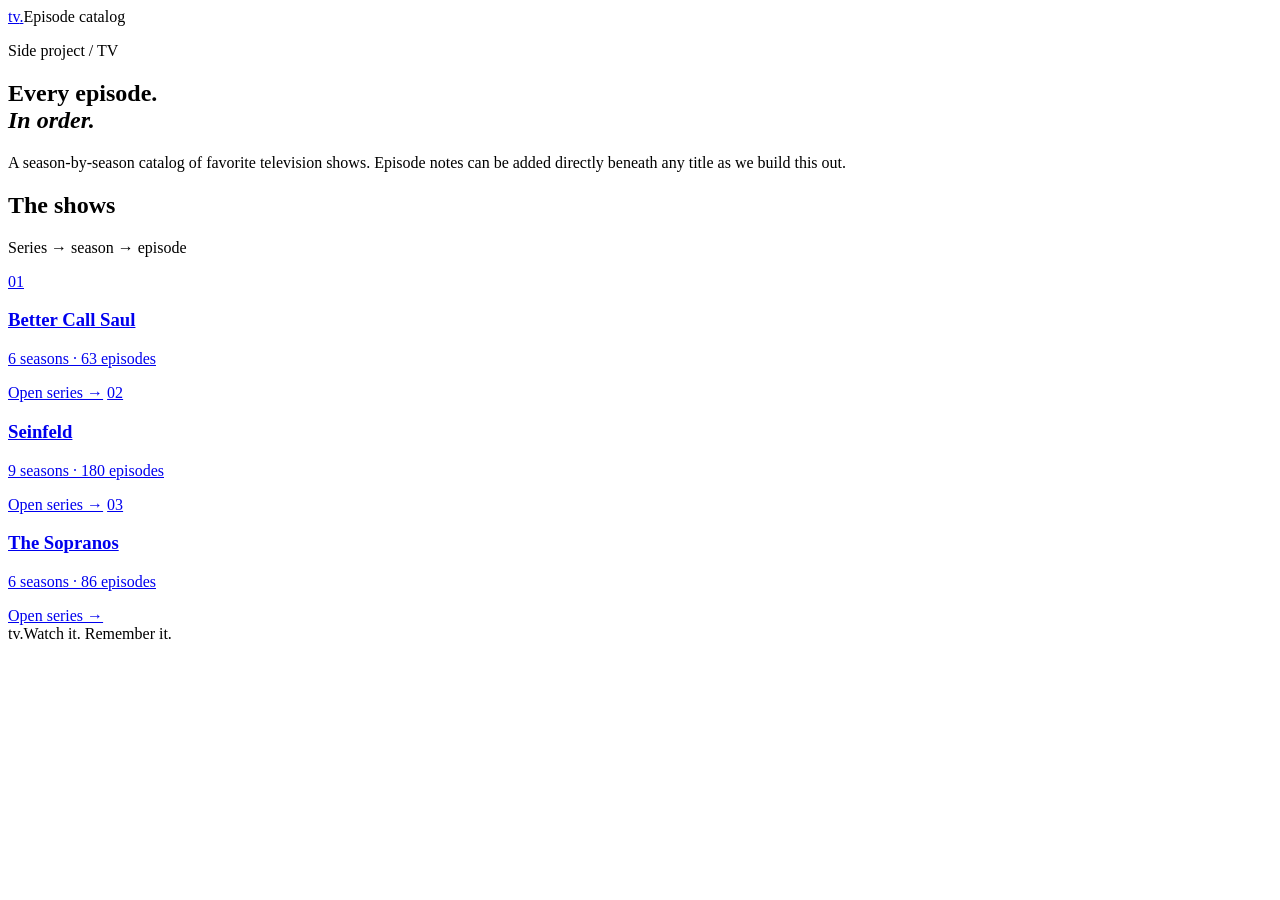
==== index.html @ 44f6fd0f "Initialize TV show episode catalog" ====
<!doctype html>
<html lang="en">
<head>
  <meta charset="utf-8">
  <meta name="viewport" content="width=device-width, initial-scale=1">
  <meta name="theme-color" content="#0b0c10">
  <meta name="description" content="A personal TV-show episode catalog, organized by series and season, with room for episode notes.">
  <title>TV Shows — Episode Catalog</title>
  <link rel="stylesheet" href="catalog.css">
</head>
<body>
  <div class="shell">
    <header class="masthead"><a class="brand" href="index.html">tv<span>.</span></a><span class="tagline">Episode catalog</span></header>
    <main>
      <section class="hero">
        <p class="kicker">Side project / TV</p>
        <h1>Every episode.<br><em>In order.</em></h1>
        <p class="lead">A season-by-season catalog of favorite television shows. Episode notes can be added directly beneath any title as we build this out.</p>
      </section>
      <section class="content" aria-labelledby="shows-heading">
        <div class="catalog-intro"><h2 id="shows-heading">The shows</h2><p>Series → season → episode</p></div>
        <div class="show-grid">
          <a class="show-card" href="better-call-saul.html"><span class="show-order">01</span><h3>Better Call Saul</h3><p>6 seasons · 63 episodes</p><span class="open">Open series →</span></a>
          <a class="show-card" href="seinfeld.html"><span class="show-order">02</span><h3>Seinfeld</h3><p>9 seasons · 180 episodes</p><span class="open">Open series →</span></a>
          <a class="show-card" href="the-sopranos.html"><span class="show-order">03</span><h3>The Sopranos</h3><p>6 seasons · 86 episodes</p><span class="open">Open series →</span></a>
        </div>
      </section>
    </main>
    <footer><span>tv.</span><span>Watch it. Remember it.</span></footer>
  </div>
</body>
</html>
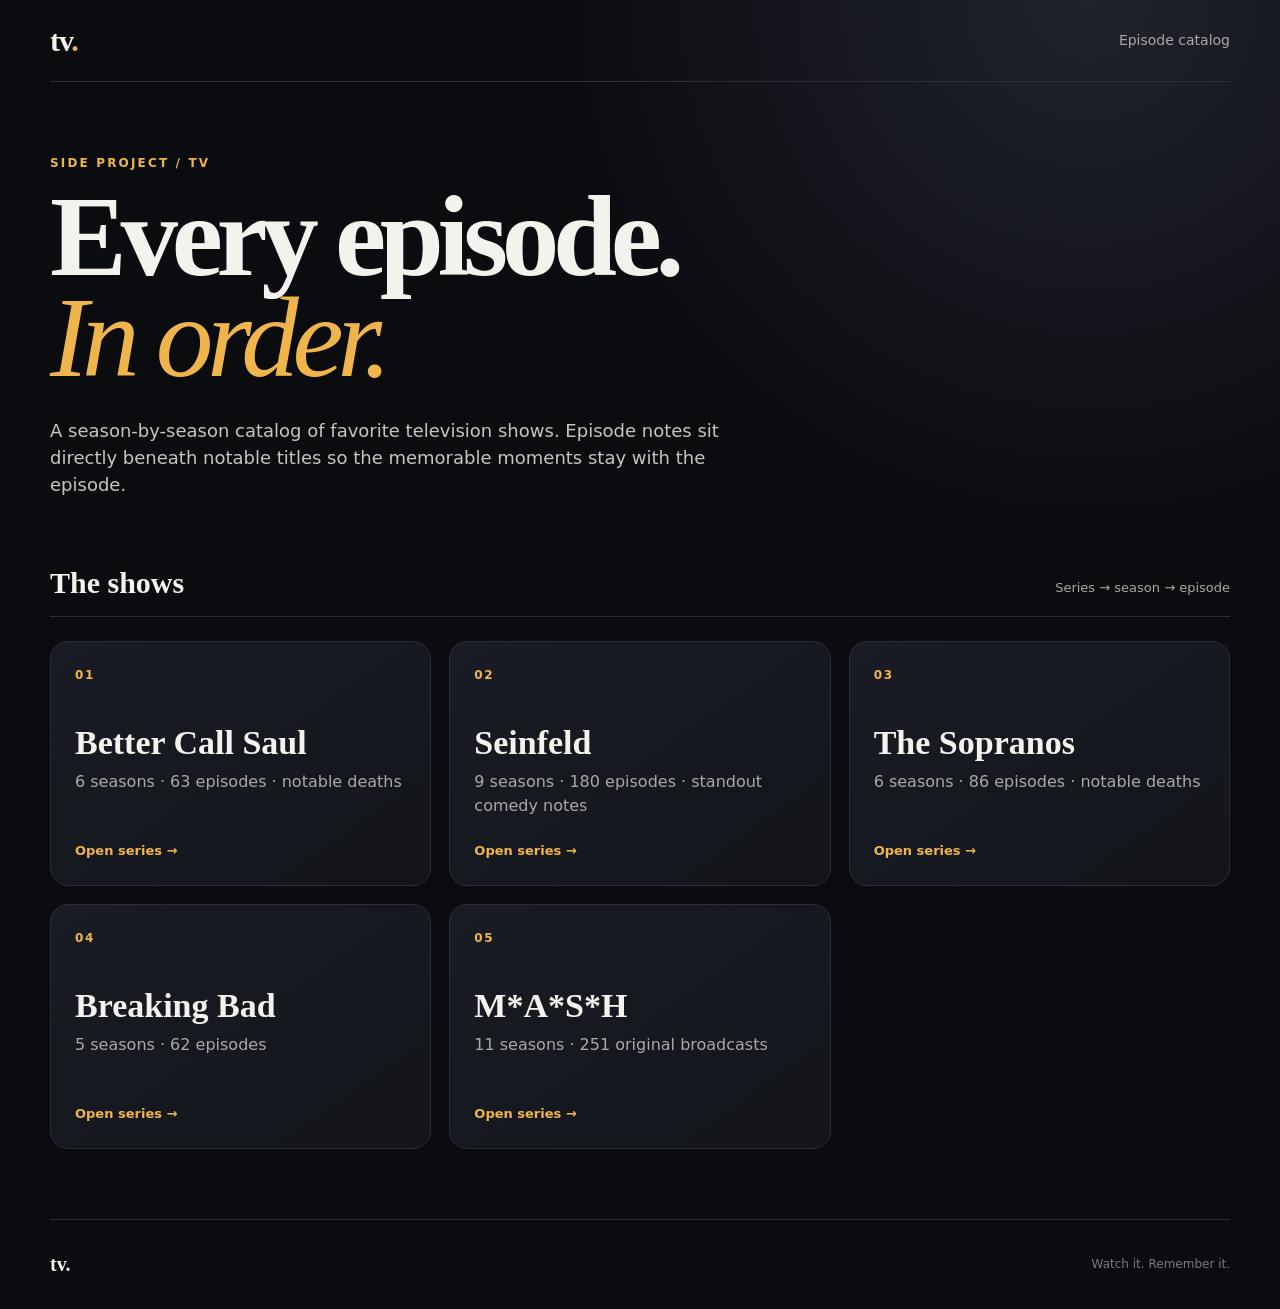
==== commit 5cf58317: "Add Breaking Bad and MASH to TV catalog" ====
--- a/index.html
+++ b/index.html
@@ -15,14 +15,16 @@
       <section class="hero">
         <p class="kicker">Side project / TV</p>
         <h1>Every episode.<br><em>In order.</em></h1>
-        <p class="lead">A season-by-season catalog of favorite television shows. Episode notes can be added directly beneath any title as we build this out.</p>
+        <p class="lead">A season-by-season catalog of favorite television shows. Episode notes sit directly beneath notable titles so the memorable moments stay with the episode.</p>
       </section>
       <section class="content" aria-labelledby="shows-heading">
         <div class="catalog-intro"><h2 id="shows-heading">The shows</h2><p>Series → season → episode</p></div>
         <div class="show-grid">
-          <a class="show-card" href="better-call-saul.html"><span class="show-order">01</span><h3>Better Call Saul</h3><p>6 seasons · 63 episodes</p><span class="open">Open series →</span></a>
-          <a class="show-card" href="seinfeld.html"><span class="show-order">02</span><h3>Seinfeld</h3><p>9 seasons · 180 episodes</p><span class="open">Open series →</span></a>
-          <a class="show-card" href="the-sopranos.html"><span class="show-order">03</span><h3>The Sopranos</h3><p>6 seasons · 86 episodes</p><span class="open">Open series →</span></a>
+          <a class="show-card" href="better-call-saul.html"><span class="show-order">01</span><h3>Better Call Saul</h3><p>6 seasons · 63 episodes · notable deaths</p><span class="open">Open series →</span></a>
+          <a class="show-card" href="seinfeld.html"><span class="show-order">02</span><h3>Seinfeld</h3><p>9 seasons · 180 episodes · standout comedy notes</p><span class="open">Open series →</span></a>
+          <a class="show-card" href="the-sopranos.html"><span class="show-order">03</span><h3>The Sopranos</h3><p>6 seasons · 86 episodes · notable deaths</p><span class="open">Open series →</span></a>
+          <a class="show-card" href="breaking-bad.html"><span class="show-order">04</span><h3>Breaking Bad</h3><p>5 seasons · 62 episodes</p><span class="open">Open series →</span></a>
+          <a class="show-card" href="mash.html"><span class="show-order">05</span><h3>M*A*S*H</h3><p>11 seasons · 251 original broadcasts</p><span class="open">Open series →</span></a>
         </div>
       </section>
     </main>
--- a/catalog.css
+++ b/catalog.css
@@ -0,0 +1,2 @@
+@import url("seinfeld-notes.css");
+:root{--bg:#0b0c10;--panel:#13151b;--panel2:#191c24;--ink:#f4f2ec;--muted:#aaa9a5;--line:#2a2e38;--accent:#f0b44d;--accent2:#d45f45;--max:1180px}*{box-sizing:border-box}html{scroll-behavior:smooth}body{margin:0;background:radial-gradient(circle at 85% 0,#20222d 0,transparent 32%),var(--bg);color:var(--ink);font-family:Inter,ui-sans-serif,system-ui,-apple-system,BlinkMacSystemFont,"Segoe UI",sans-serif;line-height:1.5}.shell{width:min(calc(100% - 32px),var(--max));margin:auto}.masthead{min-height:82px;display:flex;align-items:center;justify-content:space-between;border-bottom:1px solid var(--line)}.brand{font:900 30px/1 Georgia,serif;letter-spacing:-1px;color:var(--ink);text-decoration:none}.brand span{color:var(--accent)}.tagline,.back{color:var(--muted);text-decoration:none;font-size:14px}.back:hover{color:var(--ink)}.hero,.intro{padding:72px 0 58px;position:relative}.kicker{margin:0 0 14px;text-transform:uppercase;letter-spacing:.18em;color:var(--accent);font-size:12px;font-weight:800}.hero h1,.intro h1{font:900 clamp(52px,9vw,116px)/.88 Georgia,serif;letter-spacing:-.055em;margin:0;max-width:980px}.hero h1 em,.intro h1 em{color:var(--accent);font-weight:400}.lead{max-width:720px;color:#c7c5c0;font-size:18px;margin:28px 0 0}.content{padding:12px 0 70px}.catalog-intro{display:flex;align-items:end;justify-content:space-between;gap:24px;padding:0 0 18px;border-bottom:1px solid var(--line);margin-bottom:24px}.catalog-intro h2{font:800 30px/1 Georgia,serif;margin:0}.catalog-intro p{margin:0;color:var(--muted);font-size:13px}.show-grid{display:grid;grid-template-columns:repeat(3,1fr);gap:18px}.show-card{min-height:245px;padding:24px;border:1px solid var(--line);background:linear-gradient(145deg,var(--panel2),var(--panel));border-radius:18px;color:var(--ink);text-decoration:none;display:flex;flex-direction:column;transition:.18s ease}.show-card:hover{transform:translateY(-3px);border-color:#565b69}.show-order{font-size:12px;color:var(--accent);font-weight:900;letter-spacing:.14em}.show-card h3{font:800 34px/1 Georgia,serif;margin:42px 0 10px}.show-card p{margin:0;color:var(--muted)}.show-card .open{margin-top:auto;color:var(--accent);font-size:13px;font-weight:800}.series-meta{display:flex;gap:12px;flex-wrap:wrap;margin-top:26px}.series-meta span{border:1px solid var(--line);background:var(--panel);padding:8px 12px;border-radius:999px;color:#c8c6c1;font-size:13px}.season-nav{display:flex;gap:8px;flex-wrap:wrap;margin:0 0 28px}.season-nav a{color:var(--ink);text-decoration:none;border:1px solid var(--line);background:var(--panel);padding:8px 12px;border-radius:999px;font-size:13px}.season-nav a:hover{border-color:var(--accent);color:var(--accent)}.season-grid{display:grid;grid-template-columns:repeat(2,minmax(0,1fr));gap:18px;align-items:start}.season{border:1px solid var(--line);background:linear-gradient(160deg,var(--panel2),var(--panel));border-radius:18px;overflow:hidden;scroll-margin-top:18px}.season-head{padding:20px 22px 16px;display:flex;justify-content:space-between;align-items:baseline;border-bottom:1px solid var(--line)}.season-head h3{font:800 26px/1 Georgia,serif;margin:0}.season-year{font-size:12px;color:var(--accent);font-weight:800}.episodes{list-style:none;margin:0;padding:8px 0}.episode{display:grid;grid-template-columns:42px 1fr;gap:12px;padding:10px 18px;border-bottom:1px solid rgba(255,255,255,.055)}.episode:last-child{border-bottom:0}.ep-no{color:#777d89;font:800 12px/1.7 ui-monospace,SFMono-Regular,Menlo,monospace}.ep-title{font-weight:650}.note{grid-column:2;color:#c3b69b;font-size:13px;margin-top:3px;padding-left:10px;border-left:2px solid var(--accent2)}.sources{margin-top:28px;border-top:1px solid var(--line);padding-top:20px;color:var(--muted);font-size:13px}.sources a{color:#d8c08f}footer{min-height:90px;border-top:1px solid var(--line);display:flex;align-items:center;justify-content:space-between;color:#777b84;font-size:12px}footer span:first-child{font:900 20px Georgia,serif;color:var(--ink)}@media(max-width:820px){.show-grid,.season-grid{grid-template-columns:1fr}.hero,.intro{padding:52px 0 42px}.catalog-intro{align-items:start;flex-direction:column}.show-card{min-height:210px}.show-card h3{margin-top:32px}}@media(max-width:480px){.shell{width:min(calc(100% - 20px),var(--max))}.episode{grid-template-columns:34px 1fr;padding-left:13px;padding-right:13px}.season-head{padding-left:16px;padding-right:16px}.lead{font-size:16px}}
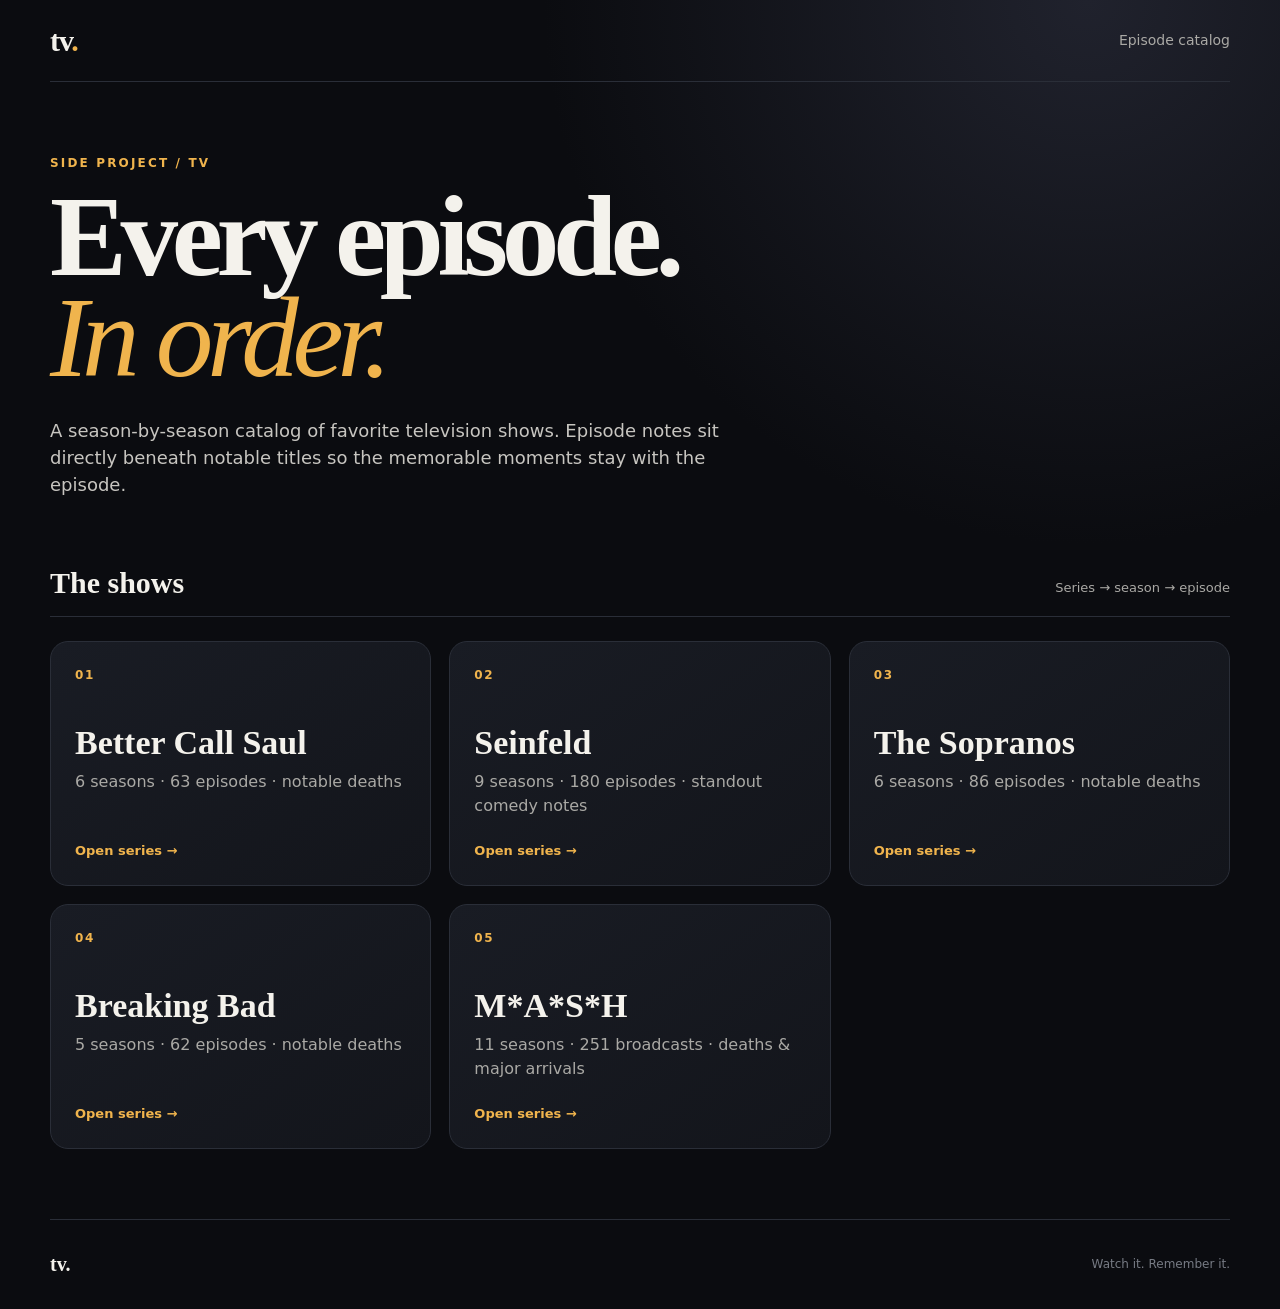
==== commit 62c1a76c: "Label new TV episode notes on catalog" ====
--- a/index.html
+++ b/index.html
@@ -23,8 +23,8 @@
           <a class="show-card" href="better-call-saul.html"><span class="show-order">01</span><h3>Better Call Saul</h3><p>6 seasons · 63 episodes · notable deaths</p><span class="open">Open series →</span></a>
           <a class="show-card" href="seinfeld.html"><span class="show-order">02</span><h3>Seinfeld</h3><p>9 seasons · 180 episodes · standout comedy notes</p><span class="open">Open series →</span></a>
           <a class="show-card" href="the-sopranos.html"><span class="show-order">03</span><h3>The Sopranos</h3><p>6 seasons · 86 episodes · notable deaths</p><span class="open">Open series →</span></a>
-          <a class="show-card" href="breaking-bad.html"><span class="show-order">04</span><h3>Breaking Bad</h3><p>5 seasons · 62 episodes</p><span class="open">Open series →</span></a>
-          <a class="show-card" href="mash.html"><span class="show-order">05</span><h3>M*A*S*H</h3><p>11 seasons · 251 original broadcasts</p><span class="open">Open series →</span></a>
+          <a class="show-card" href="breaking-bad.html"><span class="show-order">04</span><h3>Breaking Bad</h3><p>5 seasons · 62 episodes · notable deaths</p><span class="open">Open series →</span></a>
+          <a class="show-card" href="mash.html"><span class="show-order">05</span><h3>M*A*S*H</h3><p>11 seasons · 251 broadcasts · deaths &amp; major arrivals</p><span class="open">Open series →</span></a>
         </div>
       </section>
     </main>
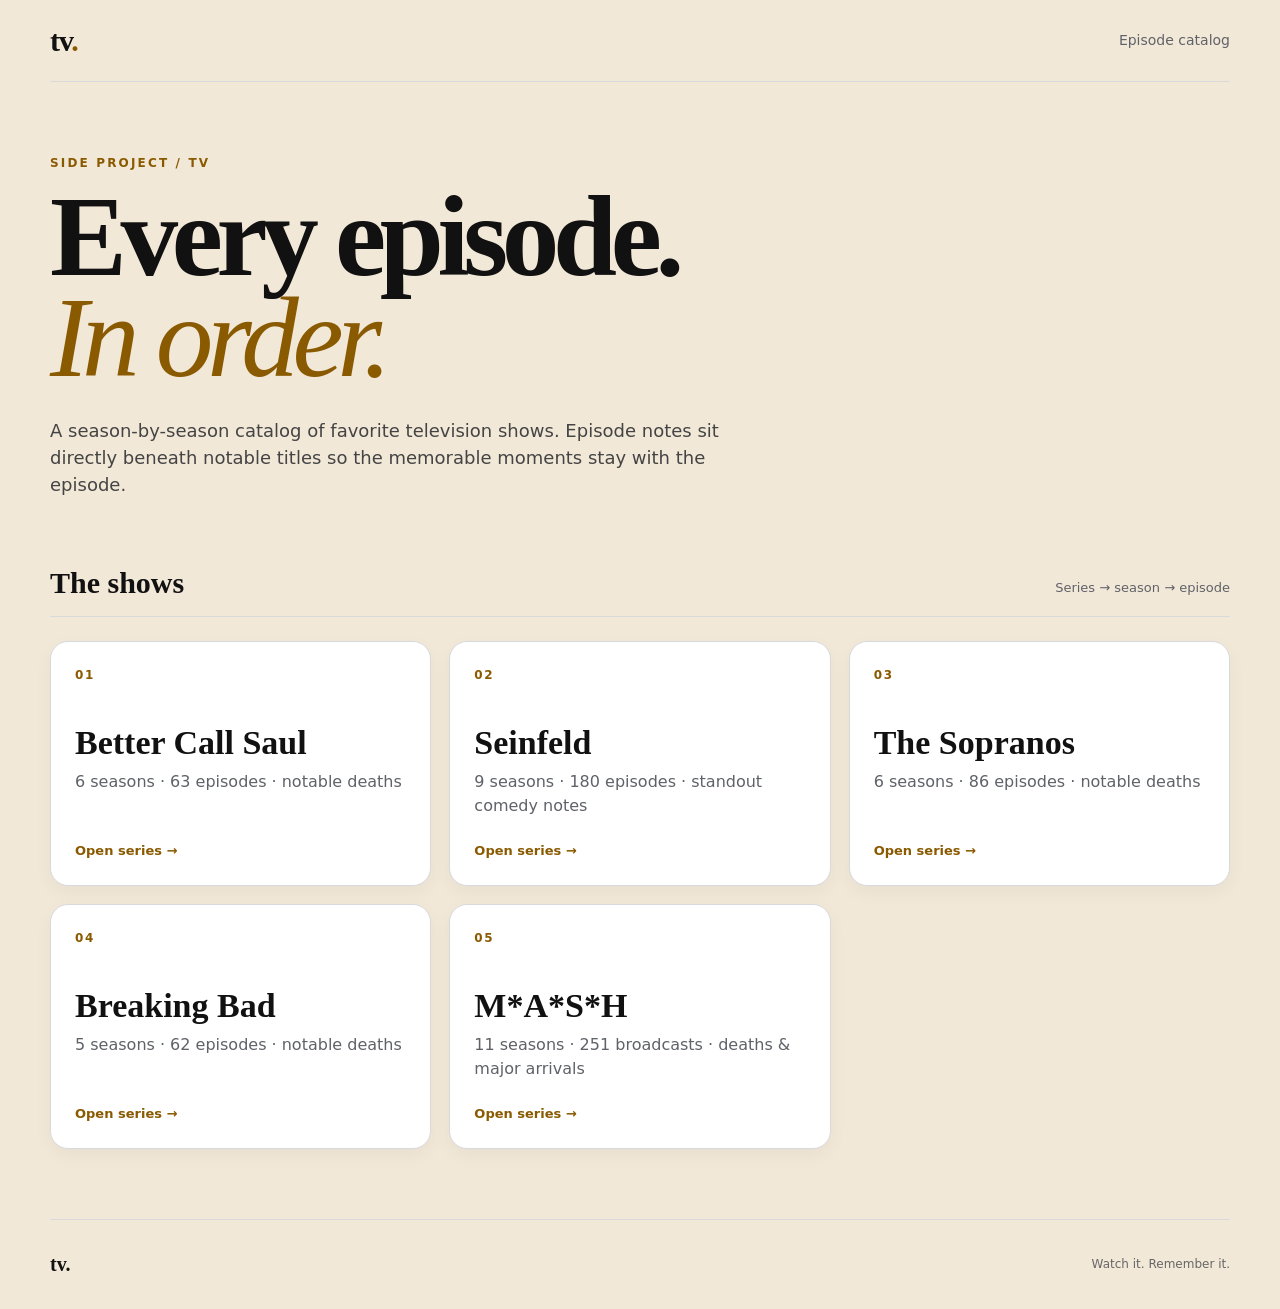
==== commit 21bba7b8: "Match TV browser theme to warm page" ====
--- a/index.html
+++ b/index.html
@@ -3,7 +3,7 @@
 <head>
   <meta charset="utf-8">
   <meta name="viewport" content="width=device-width, initial-scale=1">
-  <meta name="theme-color" content="#0b0c10">
+  <meta name="theme-color" content="#f2e8d8">
   <meta name="description" content="A personal TV-show episode catalog, organized by series and season, with room for episode notes.">
   <title>TV Shows — Episode Catalog</title>
   <link rel="stylesheet" href="catalog.css">
--- a/catalog.css
+++ b/catalog.css
@@ -1,2 +1,2 @@
 @import url("seinfeld-notes.css");
-:root{--bg:#0b0c10;--panel:#13151b;--panel2:#191c24;--ink:#f4f2ec;--muted:#aaa9a5;--line:#2a2e38;--accent:#f0b44d;--accent2:#d45f45;--max:1180px}*{box-sizing:border-box}html{scroll-behavior:smooth}body{margin:0;background:radial-gradient(circle at 85% 0,#20222d 0,transparent 32%),var(--bg);color:var(--ink);font-family:Inter,ui-sans-serif,system-ui,-apple-system,BlinkMacSystemFont,"Segoe UI",sans-serif;line-height:1.5}.shell{width:min(calc(100% - 32px),var(--max));margin:auto}.masthead{min-height:82px;display:flex;align-items:center;justify-content:space-between;border-bottom:1px solid var(--line)}.brand{font:900 30px/1 Georgia,serif;letter-spacing:-1px;color:var(--ink);text-decoration:none}.brand span{color:var(--accent)}.tagline,.back{color:var(--muted);text-decoration:none;font-size:14px}.back:hover{color:var(--ink)}.hero,.intro{padding:72px 0 58px;position:relative}.kicker{margin:0 0 14px;text-transform:uppercase;letter-spacing:.18em;color:var(--accent);font-size:12px;font-weight:800}.hero h1,.intro h1{font:900 clamp(52px,9vw,116px)/.88 Georgia,serif;letter-spacing:-.055em;margin:0;max-width:980px}.hero h1 em,.intro h1 em{color:var(--accent);font-weight:400}.lead{max-width:720px;color:#c7c5c0;font-size:18px;margin:28px 0 0}.content{padding:12px 0 70px}.catalog-intro{display:flex;align-items:end;justify-content:space-between;gap:24px;padding:0 0 18px;border-bottom:1px solid var(--line);margin-bottom:24px}.catalog-intro h2{font:800 30px/1 Georgia,serif;margin:0}.catalog-intro p{margin:0;color:var(--muted);font-size:13px}.show-grid{display:grid;grid-template-columns:repeat(3,1fr);gap:18px}.show-card{min-height:245px;padding:24px;border:1px solid var(--line);background:linear-gradient(145deg,var(--panel2),var(--panel));border-radius:18px;color:var(--ink);text-decoration:none;display:flex;flex-direction:column;transition:.18s ease}.show-card:hover{transform:translateY(-3px);border-color:#565b69}.show-order{font-size:12px;color:var(--accent);font-weight:900;letter-spacing:.14em}.show-card h3{font:800 34px/1 Georgia,serif;margin:42px 0 10px}.show-card p{margin:0;color:var(--muted)}.show-card .open{margin-top:auto;color:var(--accent);font-size:13px;font-weight:800}.series-meta{display:flex;gap:12px;flex-wrap:wrap;margin-top:26px}.series-meta span{border:1px solid var(--line);background:var(--panel);padding:8px 12px;border-radius:999px;color:#c8c6c1;font-size:13px}.season-nav{display:flex;gap:8px;flex-wrap:wrap;margin:0 0 28px}.season-nav a{color:var(--ink);text-decoration:none;border:1px solid var(--line);background:var(--panel);padding:8px 12px;border-radius:999px;font-size:13px}.season-nav a:hover{border-color:var(--accent);color:var(--accent)}.season-grid{display:grid;grid-template-columns:repeat(2,minmax(0,1fr));gap:18px;align-items:start}.season{border:1px solid var(--line);background:linear-gradient(160deg,var(--panel2),var(--panel));border-radius:18px;overflow:hidden;scroll-margin-top:18px}.season-head{padding:20px 22px 16px;display:flex;justify-content:space-between;align-items:baseline;border-bottom:1px solid var(--line)}.season-head h3{font:800 26px/1 Georgia,serif;margin:0}.season-year{font-size:12px;color:var(--accent);font-weight:800}.episodes{list-style:none;margin:0;padding:8px 0}.episode{display:grid;grid-template-columns:42px 1fr;gap:12px;padding:10px 18px;border-bottom:1px solid rgba(255,255,255,.055)}.episode:last-child{border-bottom:0}.ep-no{color:#777d89;font:800 12px/1.7 ui-monospace,SFMono-Regular,Menlo,monospace}.ep-title{font-weight:650}.note{grid-column:2;color:#c3b69b;font-size:13px;margin-top:3px;padding-left:10px;border-left:2px solid var(--accent2)}.sources{margin-top:28px;border-top:1px solid var(--line);padding-top:20px;color:var(--muted);font-size:13px}.sources a{color:#d8c08f}footer{min-height:90px;border-top:1px solid var(--line);display:flex;align-items:center;justify-content:space-between;color:#777b84;font-size:12px}footer span:first-child{font:900 20px Georgia,serif;color:var(--ink)}@media(max-width:820px){.show-grid,.season-grid{grid-template-columns:1fr}.hero,.intro{padding:52px 0 42px}.catalog-intro{align-items:start;flex-direction:column}.show-card{min-height:210px}.show-card h3{margin-top:32px}}@media(max-width:480px){.shell{width:min(calc(100% - 20px),var(--max))}.episode{grid-template-columns:34px 1fr;padding-left:13px;padding-right:13px}.season-head{padding-left:16px;padding-right:16px}.lead{font-size:16px}}
+:root{color-scheme:light;--bg:#f2e8d8;--panel:#fff;--panel2:#f7f7f7;--ink:#111;--muted:#5f6268;--line:#d7d9dd;--accent:#8a5a00;--accent2:#a33b2c;--max:1180px}*{box-sizing:border-box}html{scroll-behavior:smooth}body{margin:0;background:var(--bg);color:var(--ink);font-family:Inter,ui-sans-serif,system-ui,-apple-system,BlinkMacSystemFont,"Segoe UI",sans-serif;line-height:1.5}.shell{width:min(calc(100% - 32px),var(--max));margin:auto}.masthead{min-height:82px;display:flex;align-items:center;justify-content:space-between;border-bottom:1px solid var(--line)}.brand{font:900 30px/1 Georgia,serif;letter-spacing:-1px;color:#111;text-decoration:none}.brand span{color:var(--accent)}.tagline,.back{color:var(--muted);text-decoration:none;font-size:14px}.back:hover{color:#111}.hero,.intro{padding:72px 0 58px;position:relative}.kicker{margin:0 0 14px;text-transform:uppercase;letter-spacing:.18em;color:var(--accent);font-size:12px;font-weight:800}.hero h1,.intro h1{font:900 clamp(52px,9vw,116px)/.88 Georgia,serif;letter-spacing:-.055em;margin:0;max-width:980px;color:#111}.hero h1 em,.intro h1 em{color:var(--accent);font-weight:400}.lead{max-width:720px;color:#444;font-size:18px;margin:28px 0 0}.content{padding:12px 0 70px}.catalog-intro{display:flex;align-items:end;justify-content:space-between;gap:24px;padding:0 0 18px;border-bottom:1px solid var(--line);margin-bottom:24px}.catalog-intro h2{font:800 30px/1 Georgia,serif;margin:0;color:#111}.catalog-intro p{margin:0;color:var(--muted);font-size:13px}.show-grid{display:grid;grid-template-columns:repeat(3,1fr);gap:18px}.show-card{min-height:245px;padding:24px;border:1px solid var(--line);background:#fff;border-radius:18px;color:#111;text-decoration:none;display:flex;flex-direction:column;transition:.18s ease;box-shadow:0 6px 18px #0000000b}.show-card:hover{transform:translateY(-3px);border-color:#969ba4;box-shadow:0 10px 24px #00000012}.show-order{font-size:12px;color:var(--accent);font-weight:900;letter-spacing:.14em}.show-card h3{font:800 34px/1 Georgia,serif;margin:42px 0 10px;color:#111}.show-card p{margin:0;color:var(--muted)}.show-card .open{margin-top:auto;color:var(--accent);font-size:13px;font-weight:800}.series-meta{display:flex;gap:12px;flex-wrap:wrap;margin-top:26px}.series-meta span{border:1px solid var(--line);background:#f8f8f8;padding:8px 12px;border-radius:999px;color:#333;font-size:13px}.season-nav{display:flex;gap:8px;flex-wrap:wrap;margin:0 0 28px}.season-nav a{color:#111;text-decoration:none;border:1px solid var(--line);background:#fff;padding:8px 12px;border-radius:999px;font-size:13px}.season-nav a:hover{border-color:var(--accent);color:var(--accent)}.season-grid{display:grid;grid-template-columns:repeat(2,minmax(0,1fr));gap:18px;align-items:start}.season{border:1px solid var(--line);background:#fff;border-radius:18px;overflow:hidden;scroll-margin-top:18px;box-shadow:0 6px 18px #0000000b}.season-head{padding:20px 22px 16px;display:flex;justify-content:space-between;align-items:baseline;border-bottom:1px solid var(--line);background:#fafafa}.season-head h3{font:800 26px/1 Georgia,serif;margin:0;color:#111}.season-year{font-size:12px;color:var(--accent);font-weight:800}.episodes{list-style:none;margin:0;padding:8px 0}.episode{display:grid;grid-template-columns:42px 1fr;gap:12px;padding:10px 18px;border-bottom:1px solid #ededed}.episode:last-child{border-bottom:0}.ep-no{color:#72767d;font:800 12px/1.7 ui-monospace,SFMono-Regular,Menlo,monospace}.ep-title{font-weight:650;color:#111}.note{grid-column:2;color:#5c4a29;font-size:13px;margin-top:3px;padding-left:10px;border-left:2px solid var(--accent2)}.sources{margin-top:28px;border-top:1px solid var(--line);padding-top:20px;color:var(--muted);font-size:13px}.sources a{color:#6d4800}footer{min-height:90px;border-top:1px solid var(--line);display:flex;align-items:center;justify-content:space-between;color:#666;font-size:12px}footer span:first-child{font:900 20px Georgia,serif;color:#111}@media(max-width:820px){.show-grid,.season-grid{grid-template-columns:1fr}.hero,.intro{padding:52px 0 42px}.catalog-intro{align-items:start;flex-direction:column}.show-card{min-height:210px}.show-card h3{margin-top:32px}}@media(max-width:480px){.shell{width:min(calc(100% - 20px),var(--max))}.episode{grid-template-columns:34px 1fr;padding-left:13px;padding-right:13px}.season-head{padding-left:16px;padding-right:16px}.lead{font-size:16px}}
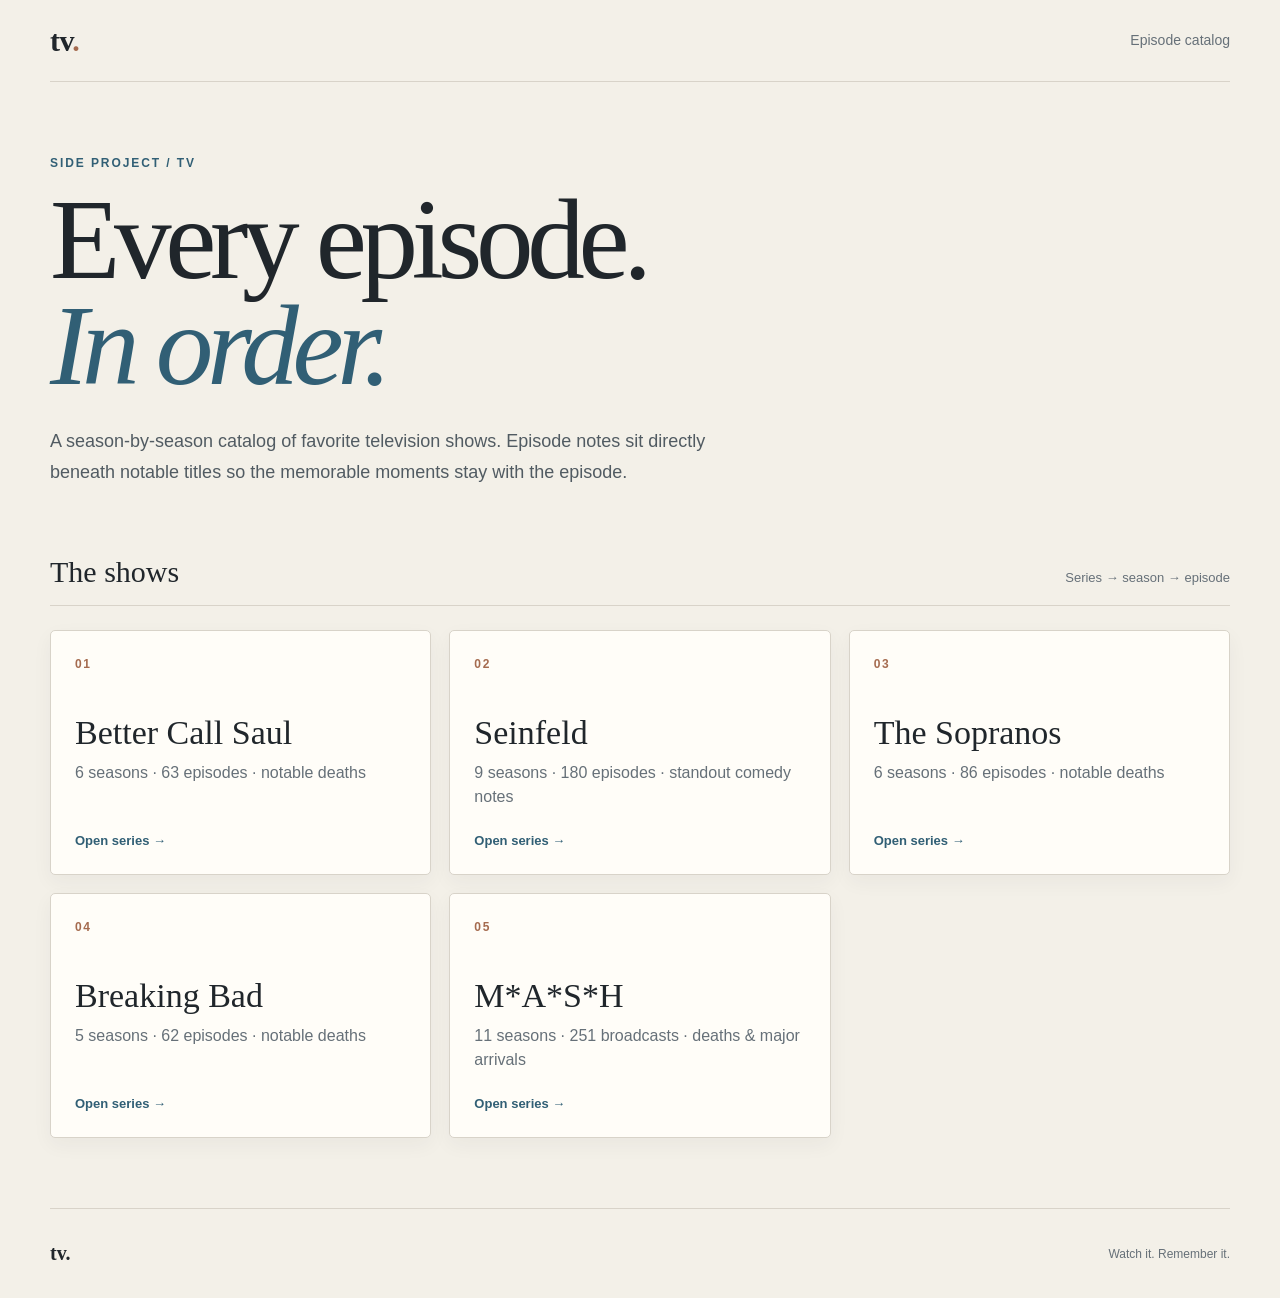
==== commit 0f75de34: "Refresh TV catalog theme stylesheet" ====
--- a/index.html
+++ b/index.html
@@ -6,7 +6,7 @@
   <meta name="theme-color" content="#f2e8d8">
   <meta name="description" content="A personal TV-show episode catalog, organized by series and season, with room for episode notes.">
   <title>TV Shows — Episode Catalog</title>
-  <link rel="stylesheet" href="catalog.css">
+  <link rel="stylesheet" href="catalog.css?v=20261001">
 </head>
 <body>
   <div class="shell">
--- a/catalog.css
+++ b/catalog.css
@@ -1,2 +1,49 @@
 @import url("seinfeld-notes.css");
-:root{color-scheme:light;--bg:#f2e8d8;--panel:#fff;--panel2:#f7f7f7;--ink:#111;--muted:#5f6268;--line:#d7d9dd;--accent:#8a5a00;--accent2:#a33b2c;--max:1180px}*{box-sizing:border-box}html{scroll-behavior:smooth}body{margin:0;background:var(--bg);color:var(--ink);font-family:Inter,ui-sans-serif,system-ui,-apple-system,BlinkMacSystemFont,"Segoe UI",sans-serif;line-height:1.5}.shell{width:min(calc(100% - 32px),var(--max));margin:auto}.masthead{min-height:82px;display:flex;align-items:center;justify-content:space-between;border-bottom:1px solid var(--line)}.brand{font:900 30px/1 Georgia,serif;letter-spacing:-1px;color:#111;text-decoration:none}.brand span{color:var(--accent)}.tagline,.back{color:var(--muted);text-decoration:none;font-size:14px}.back:hover{color:#111}.hero,.intro{padding:72px 0 58px;position:relative}.kicker{margin:0 0 14px;text-transform:uppercase;letter-spacing:.18em;color:var(--accent);font-size:12px;font-weight:800}.hero h1,.intro h1{font:900 clamp(52px,9vw,116px)/.88 Georgia,serif;letter-spacing:-.055em;margin:0;max-width:980px;color:#111}.hero h1 em,.intro h1 em{color:var(--accent);font-weight:400}.lead{max-width:720px;color:#444;font-size:18px;margin:28px 0 0}.content{padding:12px 0 70px}.catalog-intro{display:flex;align-items:end;justify-content:space-between;gap:24px;padding:0 0 18px;border-bottom:1px solid var(--line);margin-bottom:24px}.catalog-intro h2{font:800 30px/1 Georgia,serif;margin:0;color:#111}.catalog-intro p{margin:0;color:var(--muted);font-size:13px}.show-grid{display:grid;grid-template-columns:repeat(3,1fr);gap:18px}.show-card{min-height:245px;padding:24px;border:1px solid var(--line);background:#fff;border-radius:18px;color:#111;text-decoration:none;display:flex;flex-direction:column;transition:.18s ease;box-shadow:0 6px 18px #0000000b}.show-card:hover{transform:translateY(-3px);border-color:#969ba4;box-shadow:0 10px 24px #00000012}.show-order{font-size:12px;color:var(--accent);font-weight:900;letter-spacing:.14em}.show-card h3{font:800 34px/1 Georgia,serif;margin:42px 0 10px;color:#111}.show-card p{margin:0;color:var(--muted)}.show-card .open{margin-top:auto;color:var(--accent);font-size:13px;font-weight:800}.series-meta{display:flex;gap:12px;flex-wrap:wrap;margin-top:26px}.series-meta span{border:1px solid var(--line);background:#f8f8f8;padding:8px 12px;border-radius:999px;color:#333;font-size:13px}.season-nav{display:flex;gap:8px;flex-wrap:wrap;margin:0 0 28px}.season-nav a{color:#111;text-decoration:none;border:1px solid var(--line);background:#fff;padding:8px 12px;border-radius:999px;font-size:13px}.season-nav a:hover{border-color:var(--accent);color:var(--accent)}.season-grid{display:grid;grid-template-columns:repeat(2,minmax(0,1fr));gap:18px;align-items:start}.season{border:1px solid var(--line);background:#fff;border-radius:18px;overflow:hidden;scroll-margin-top:18px;box-shadow:0 6px 18px #0000000b}.season-head{padding:20px 22px 16px;display:flex;justify-content:space-between;align-items:baseline;border-bottom:1px solid var(--line);background:#fafafa}.season-head h3{font:800 26px/1 Georgia,serif;margin:0;color:#111}.season-year{font-size:12px;color:var(--accent);font-weight:800}.episodes{list-style:none;margin:0;padding:8px 0}.episode{display:grid;grid-template-columns:42px 1fr;gap:12px;padding:10px 18px;border-bottom:1px solid #ededed}.episode:last-child{border-bottom:0}.ep-no{color:#72767d;font:800 12px/1.7 ui-monospace,SFMono-Regular,Menlo,monospace}.ep-title{font-weight:650;color:#111}.note{grid-column:2;color:#5c4a29;font-size:13px;margin-top:3px;padding-left:10px;border-left:2px solid var(--accent2)}.sources{margin-top:28px;border-top:1px solid var(--line);padding-top:20px;color:var(--muted);font-size:13px}.sources a{color:#6d4800}footer{min-height:90px;border-top:1px solid var(--line);display:flex;align-items:center;justify-content:space-between;color:#666;font-size:12px}footer span:first-child{font:900 20px Georgia,serif;color:#111}@media(max-width:820px){.show-grid,.season-grid{grid-template-columns:1fr}.hero,.intro{padding:52px 0 42px}.catalog-intro{align-items:start;flex-direction:column}.show-card{min-height:210px}.show-card h3{margin-top:32px}}@media(max-width:480px){.shell{width:min(calc(100% - 20px),var(--max))}.episode{grid-template-columns:34px 1fr;padding-left:13px;padding-right:13px}.season-head{padding-left:16px;padding-right:16px}.lead{font-size:16px}}
+:root{color-scheme:light;--bg:#f3f0e8;--panel:#fffdf8;--panel2:#faf8f3;--ink:#20262b;--muted:#667078;--line:#d8d3c9;--accent:#315f75;--accent2:#a56b4f;--teal:#6f8f88;--max:1180px}
+*{box-sizing:border-box}
+html{scroll-behavior:smooth}
+body{margin:0;background:var(--bg);color:var(--ink);font-family:Arial,"Helvetica Neue",sans-serif;line-height:1.5}
+.shell{width:min(calc(100% - 32px),var(--max));margin:auto}
+.masthead{min-height:82px;display:flex;align-items:center;justify-content:space-between;border-bottom:1px solid var(--line)}
+.brand{font:600 30px/1 Georgia,"Times New Roman",serif;letter-spacing:-.02em;color:var(--ink);text-decoration:none}
+.brand span{color:var(--accent2)}
+.tagline,.back{color:var(--muted);text-decoration:none;font-size:14px}
+.back:hover{color:var(--accent)}
+.hero,.intro{padding:72px 0 58px;position:relative}
+.kicker{margin:0 0 14px;text-transform:uppercase;letter-spacing:.16em;color:var(--accent);font-size:12px;font-weight:600}
+.hero h1,.intro h1{font:500 clamp(52px,9vw,116px)/.92 Georgia,"Times New Roman",serif;letter-spacing:-.055em;margin:0;max-width:980px;color:var(--ink)}
+.hero h1 em,.intro h1 em{color:var(--accent);font-weight:400}
+.lead{max-width:720px;color:#515b62;font-size:18px;margin:28px 0 0;line-height:1.7}
+.content{padding:12px 0 70px}
+.catalog-intro{display:flex;align-items:end;justify-content:space-between;gap:24px;padding:0 0 18px;border-bottom:1px solid var(--line);margin-bottom:24px}
+.catalog-intro h2{font:500 30px/1 Georgia,"Times New Roman",serif;margin:0;color:var(--ink)}
+.catalog-intro p{margin:0;color:var(--muted);font-size:13px}
+.show-grid{display:grid;grid-template-columns:repeat(3,1fr);gap:18px}
+.show-card{min-height:245px;padding:24px;border:1px solid var(--line);background:var(--panel);border-radius:5px;color:var(--ink);text-decoration:none;display:flex;flex-direction:column;transition:transform .18s ease,border-color .18s ease,box-shadow .18s ease;box-shadow:0 7px 20px #27353c0c}
+.show-card:hover{transform:translateY(-2px);border-color:#9ab0ae;box-shadow:0 10px 24px #27353c15}
+.show-order{font-size:12px;color:var(--accent2);font-weight:600;letter-spacing:.14em}
+.show-card h3{font:500 34px/1.04 Georgia,"Times New Roman",serif;margin:42px 0 10px;color:var(--ink)}
+.show-card p{margin:0;color:var(--muted)}
+.show-card .open{margin-top:auto;color:var(--accent);font-size:13px;font-weight:600}
+.series-meta{display:flex;gap:12px;flex-wrap:wrap;margin-top:26px}
+.series-meta span{border:1px solid var(--line);background:var(--panel2);padding:8px 12px;border-radius:4px;color:#465159;font-size:13px}
+.season-nav{display:flex;gap:8px;flex-wrap:wrap;margin:0 0 28px}
+.season-nav a{color:var(--ink);text-decoration:none;border:1px solid var(--line);background:var(--panel);padding:8px 12px;border-radius:4px;font-size:13px}
+.season-nav a:hover{border-color:var(--accent);color:var(--accent)}
+.season-grid{display:grid;grid-template-columns:repeat(2,minmax(0,1fr));gap:18px;align-items:start}
+.season{border:1px solid var(--line);background:var(--panel);border-radius:5px;overflow:hidden;scroll-margin-top:18px;box-shadow:0 7px 20px #27353c0c}
+.season-head{padding:20px 22px 16px;display:flex;justify-content:space-between;align-items:baseline;border-bottom:1px solid var(--line);background:#eef2f0}
+.season-head h3{font:500 26px/1 Georgia,"Times New Roman",serif;margin:0;color:var(--ink)}
+.season-year{font-size:12px;color:var(--accent);font-weight:600}
+.episodes{list-style:none;margin:0;padding:8px 0}
+.episode{display:grid;grid-template-columns:42px 1fr;gap:12px;padding:10px 18px;border-bottom:1px solid #e8e4dc}
+.episode:last-child{border-bottom:0}
+.ep-no{color:#748087;font:700 12px/1.7 ui-monospace,SFMono-Regular,Menlo,monospace}
+.ep-title{font-weight:600;color:var(--ink)}
+.note{grid-column:2;color:#735441;font-size:13px;margin-top:3px;padding-left:10px;border-left:2px solid var(--accent2)}
+.sources{margin-top:28px;border-top:1px solid var(--line);padding-top:20px;color:var(--muted);font-size:13px}
+.sources a{color:#315f75}
+footer{min-height:90px;border-top:1px solid var(--line);display:flex;align-items:center;justify-content:space-between;color:var(--muted);font-size:12px}
+footer span:first-child{font:600 20px Georgia,"Times New Roman",serif;color:var(--ink)}
+@media(max-width:820px){.show-grid,.season-grid{grid-template-columns:1fr}.hero,.intro{padding:52px 0 42px}.catalog-intro{align-items:start;flex-direction:column}.show-card{min-height:210px}.show-card h3{margin-top:32px}}
+@media(max-width:480px){.shell{width:min(calc(100% - 20px),var(--max))}.episode{grid-template-columns:34px 1fr;padding-left:13px;padding-right:13px}.season-head{padding-left:16px;padding-right:16px}.lead{font-size:16px}}
